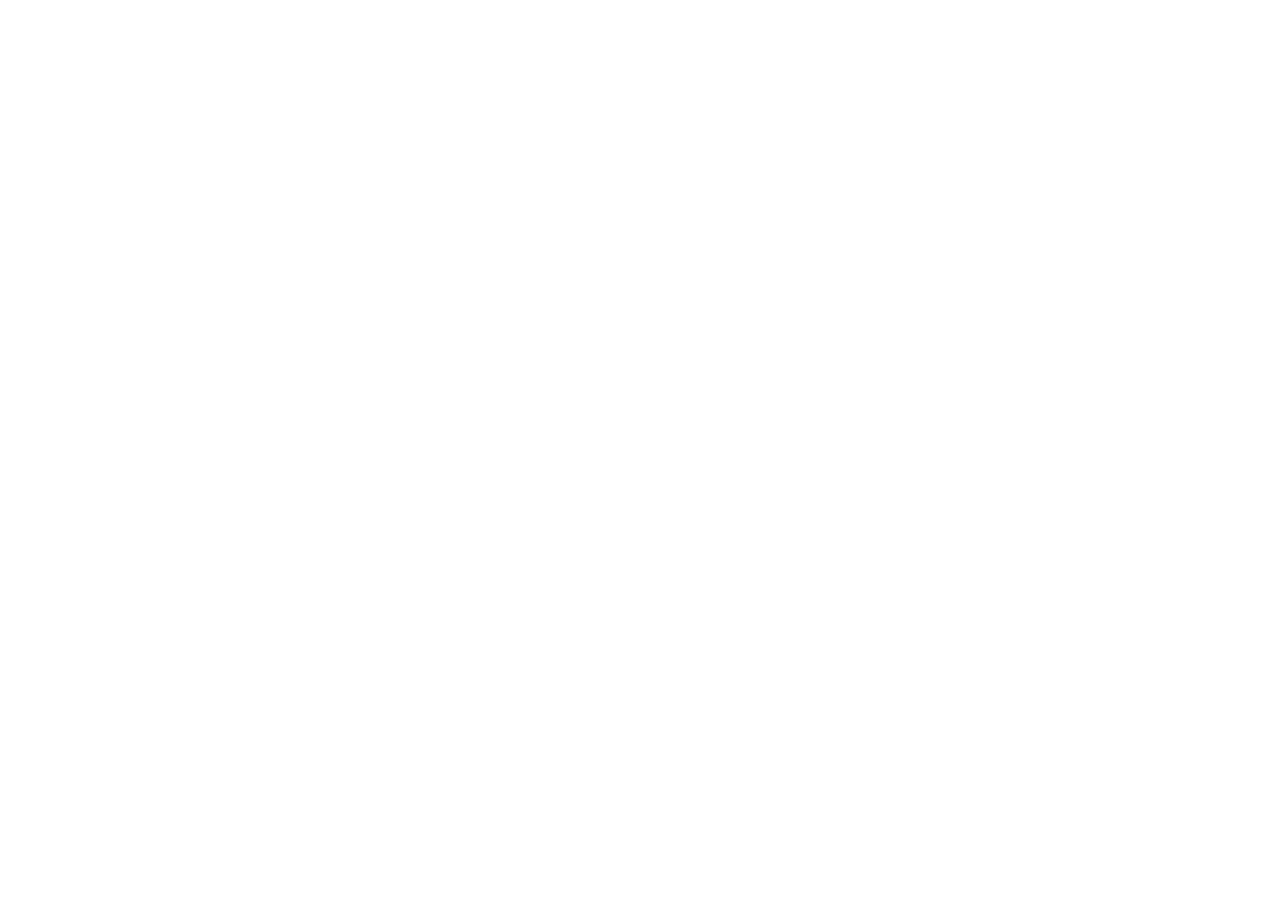
==== index.html @ 41491961 "add index, style, img" ====
<!DOCTYPE html>
<html lang="en">

<head>
    <meta charset="UTF-8">
    <meta http-equiv="X-UA-Compatible" content="IE=edge">
    <meta name="viewport" content="width=device-width, initial-scale=1.0">
    <title>Document</title>
</head>

<body>

</body>

</html>
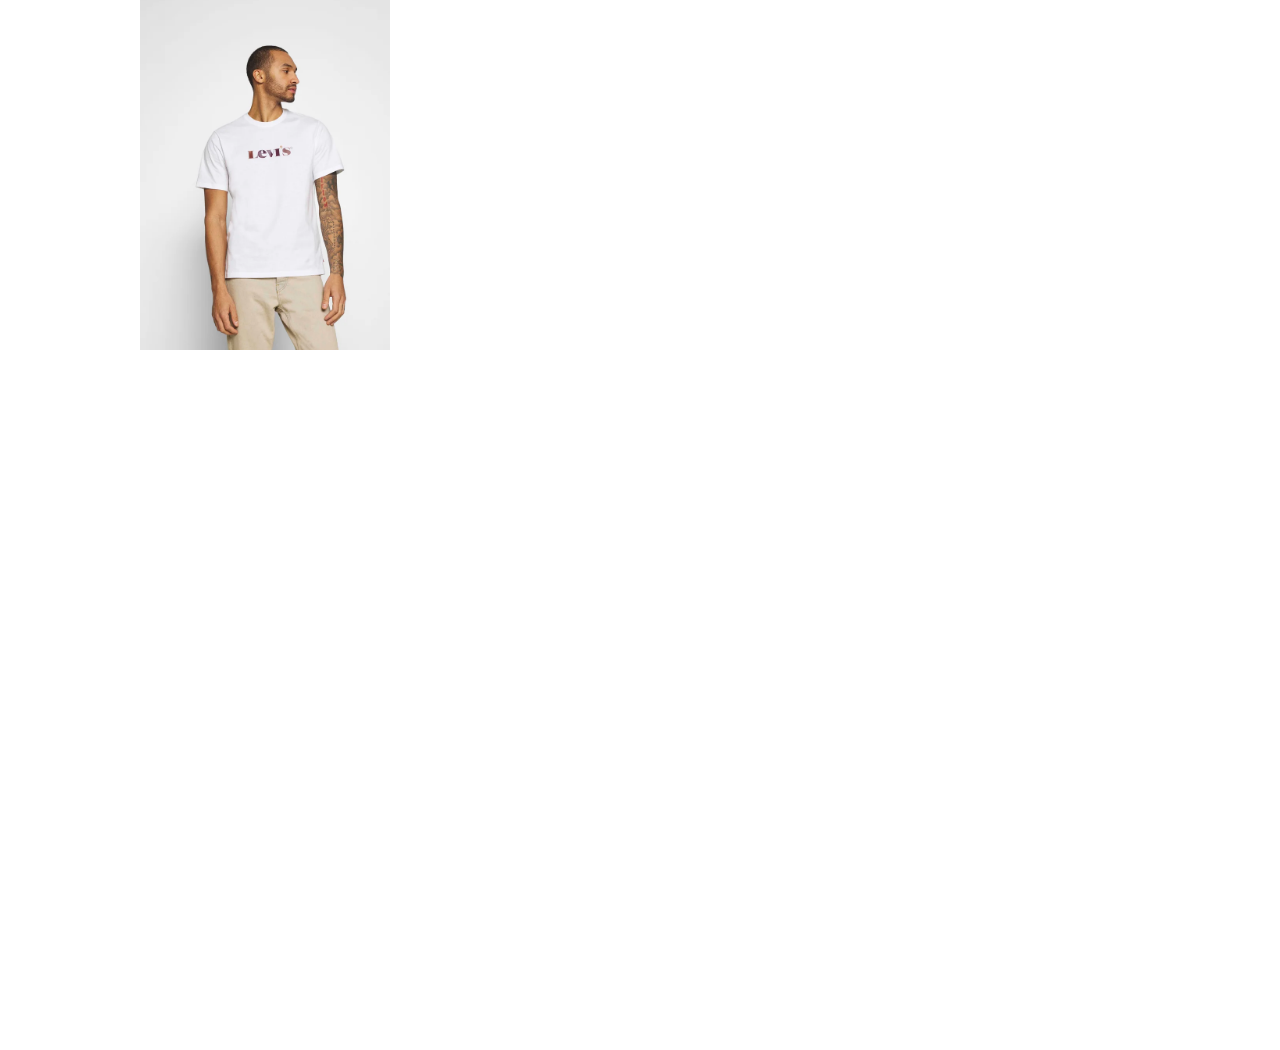
==== commit ff83cfac: "add 1 img" ====
--- a/index.html
+++ b/index.html
@@ -5,11 +5,22 @@
     <meta charset="UTF-8">
     <meta http-equiv="X-UA-Compatible" content="IE=edge">
     <meta name="viewport" content="width=device-width, initial-scale=1.0">
-    <title>Document</title>
+    <meta name="description" content="Web Site Boolando">
+    <meta name="keywords" content="HTML,CSS">
+    <meta name="author" content="Pietro Scandola">
+    <link rel="stylesheet" href="css/style.css">
+    <link rel="icon" href="img/logo.png">
+    <title>Boolando</title>
 </head>
 
 <body>
-
+    <div class="container">
+        <div class="row">
+            <div class="card first"></div>
+            <div class="card second"></div>
+            <div class="card third"></div>
+        </div>
+    </div>
 </body>
 
 </html>--- a/css/style.css
+++ b/css/style.css
@@ -0,0 +1,23 @@
+* {
+    margin: 0;
+    padding: 0;
+    box-sizing: border-box;
+}
+
+.container {
+    max-width: 1000px;
+    height: 1000px;
+    margin: 0 auto;
+}
+
+.card {
+    width: 250px;
+    height: 350px;
+    background-size: cover;
+    background-position: center;
+    background-repeat: no-repeat;
+}
+
+.card.first {
+    background-image: url('../img/1.webp');
+}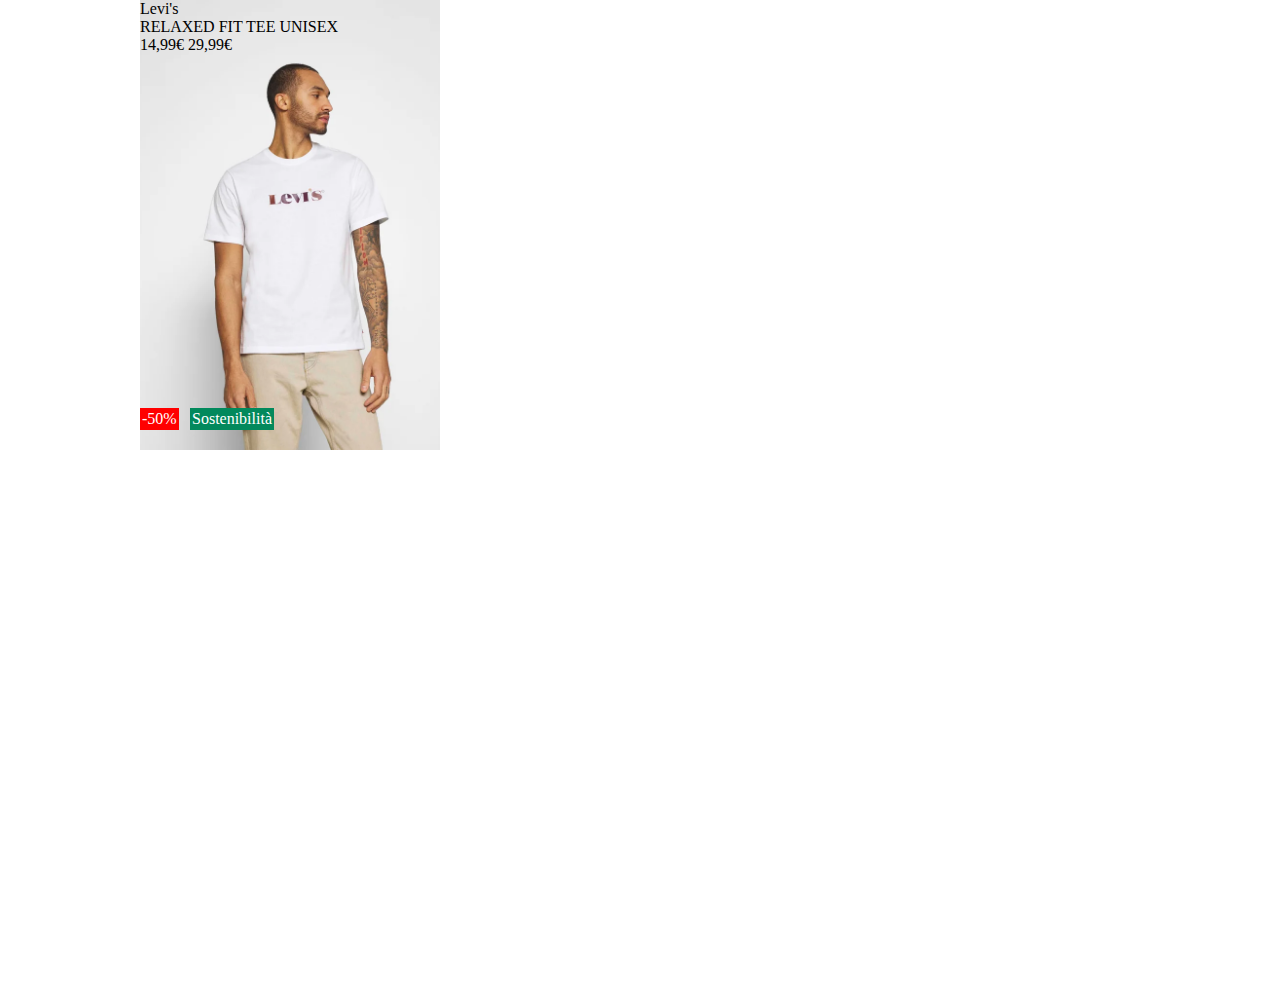
==== commit 1d0295b9: "add class discount" ====
--- a/index.html
+++ b/index.html
@@ -16,9 +16,17 @@
 <body>
     <div class="container">
         <div class="row">
-            <div class="card first"></div>
-            <div class="card second"></div>
-            <div class="card third"></div>
+            <div class="card first">
+                <span class="discount">-50%</span>
+                <span class="sost">Sostenibilità</span>
+                <div>
+                    <span class="brand">Levi's</span><br>
+                    <span class="description">RELAXED FIT TEE UNISEX</span><br>
+                    <span class="price">14,99&euro;</span><span> 29,99&euro;</span>
+                </div>
+            </div>
+
+
         </div>
     </div>
 </body>
--- a/css/style.css
+++ b/css/style.css
@@ -5,19 +5,46 @@
 }
 
 .container {
-    max-width: 1000px;
+    width: 1000px;
     height: 1000px;
     margin: 0 auto;
 }
 
 .card {
-    width: 250px;
-    height: 350px;
+    height: 450px;
+    width: 300px;
     background-size: cover;
     background-position: center;
     background-repeat: no-repeat;
+    display: inline-block;
 }
 
 .card.first {
     background-image: url('../img/1.webp');
+    position: relative;
+}
+
+.card.second {
+    background-image: url('../img/2.webp');
+}
+
+.card.third {
+    background-image: url('../img/3.webp');
+}
+
+.discount {
+    color: white;
+    background-color: red;
+    padding: 2px;
+    position: absolute;
+    bottom: 20px;
+}
+
+.sost {
+    color: white;
+    background-color: rgba(2, 137, 92, 1);
+    padding: 2px;
+    position: absolute;
+    bottom: 20px;
+    left: 50px
 }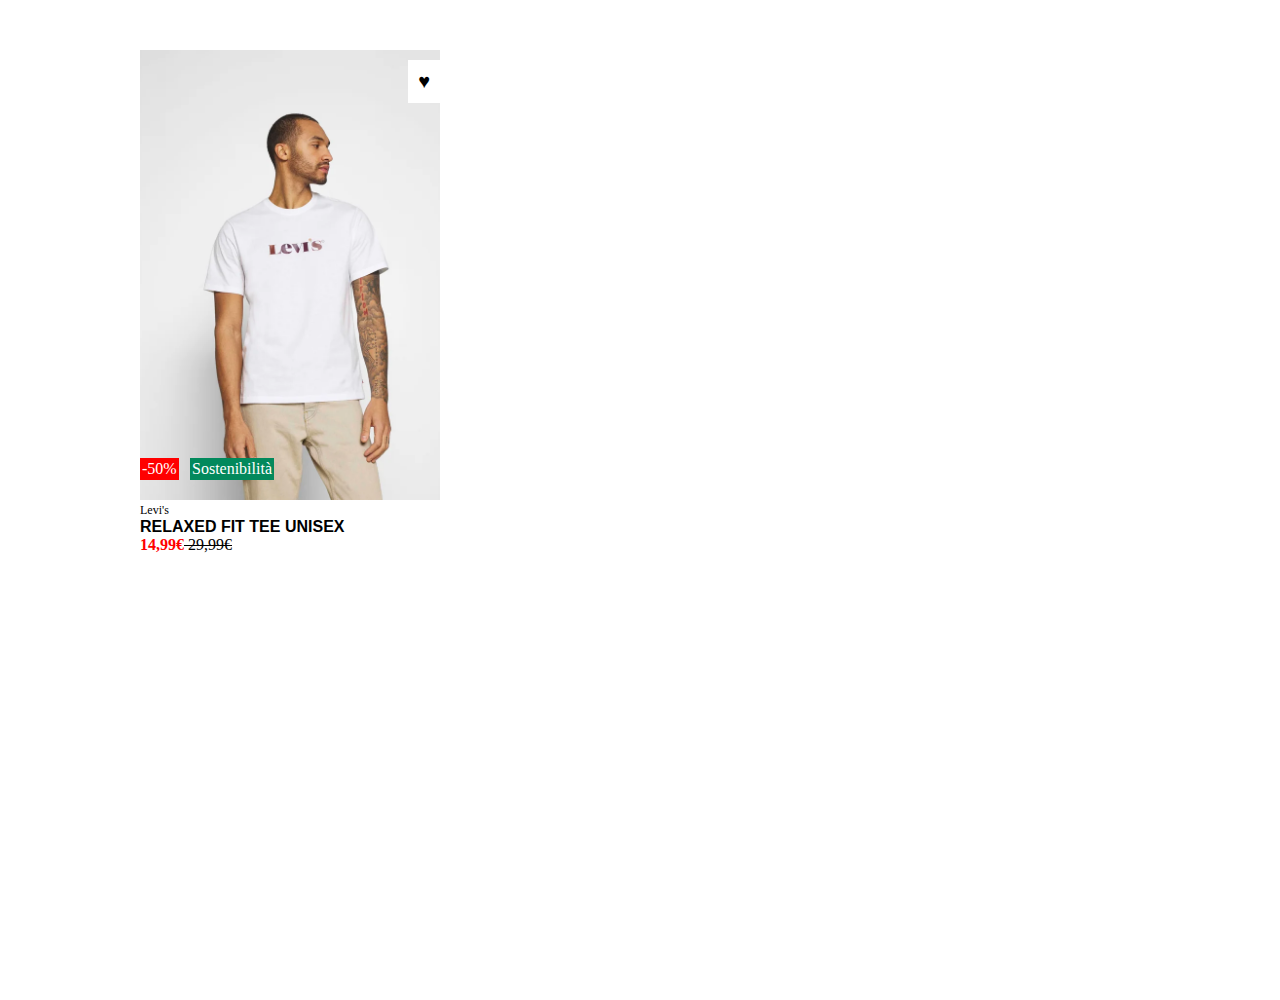
==== commit 220558a6: "fix card first" ====
--- a/index.html
+++ b/index.html
@@ -19,11 +19,12 @@
             <div class="card first">
                 <span class="discount">-50%</span>
                 <span class="sost">Sostenibilità</span>
-                <div>
+                <div class="under-line">
                     <span class="brand">Levi's</span><br>
                     <span class="description">RELAXED FIT TEE UNISEX</span><br>
-                    <span class="price">14,99&euro;</span><span> 29,99&euro;</span>
+                    <span class="price-red">14,99&euro;</span><span class="strike-price"> 29,99&euro;</span>
                 </div>
+                <span class="heart">&hearts;</span>
             </div>
 
 
--- a/css/style.css
+++ b/css/style.css
@@ -8,6 +8,7 @@
     width: 1000px;
     height: 1000px;
     margin: 0 auto;
+    padding-top: 50px;
 }
 
 .card {
@@ -47,4 +48,36 @@
     position: absolute;
     bottom: 20px;
     left: 50px
+}
+
+.under-line {
+    position: absolute;
+    top: 450px;
+}
+
+.brand {
+    font-size: 12px;
+}
+
+.description {
+    font-weight: bolder;
+    font-family: Arial, Helvetica, sans-serif
+}
+
+.price-red {
+    color: red;
+    font-weight: bolder;
+}
+
+.strike-price {
+    text-decoration: line-through;
+}
+
+.heart {
+    font-size: 20px;
+    background-color: white;
+    padding: 10px 10px;
+    position: absolute;
+    right: 0;
+    top: 10px;
 }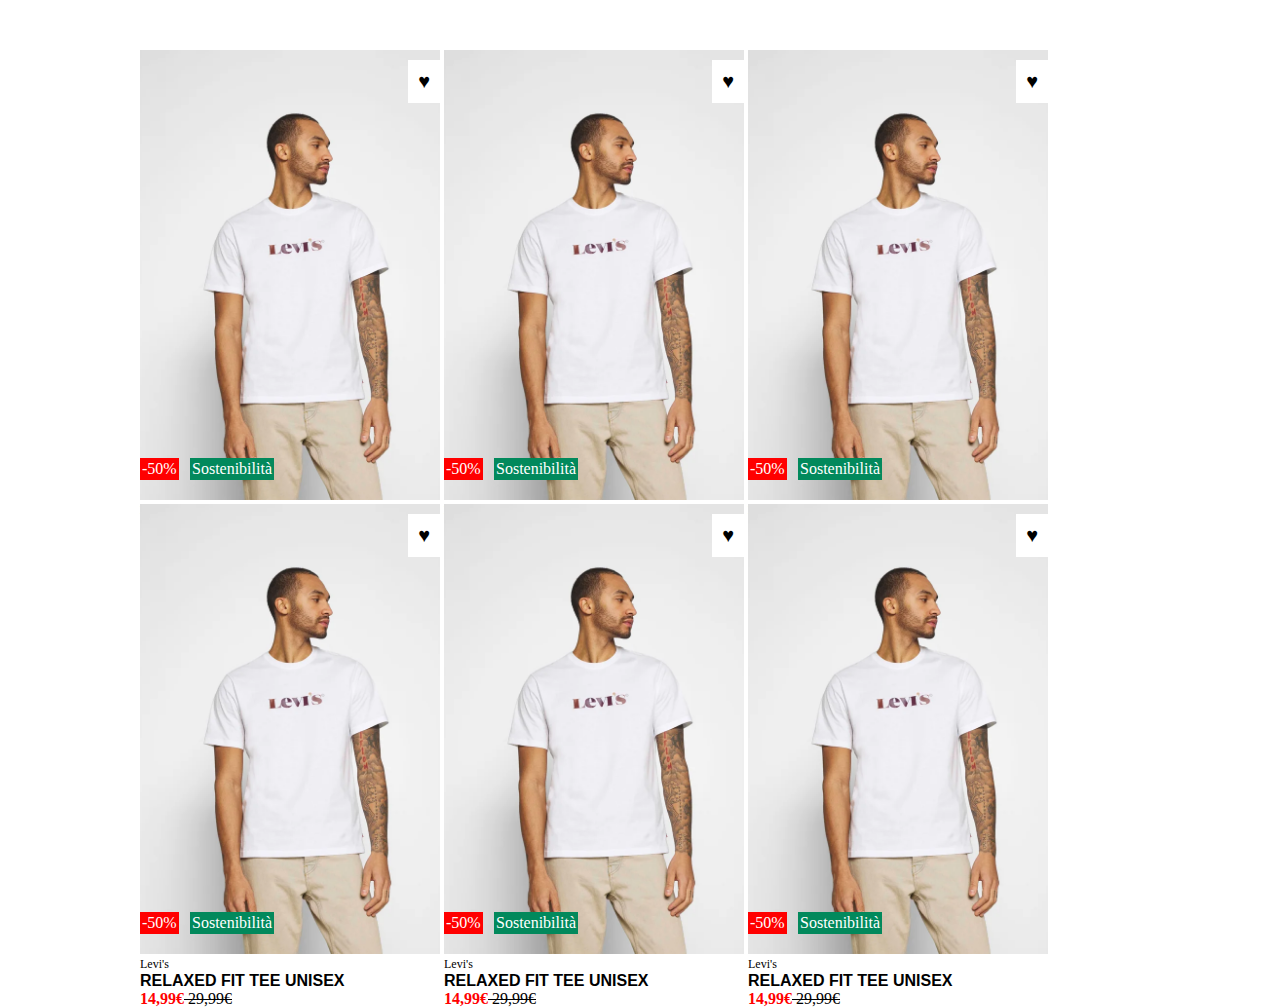
==== commit 5aa97c8a: "add 2 row" ====
--- a/index.html
+++ b/index.html
@@ -10,6 +10,7 @@
     <meta name="author" content="Pietro Scandola">
     <link rel="stylesheet" href="css/style.css">
     <link rel="icon" href="img/logo.png">
+    <link rel="preconnect" href="https://fonts.googleapis.com">
     <title>Boolando</title>
 </head>
 
@@ -26,10 +27,62 @@
                 </div>
                 <span class="heart">&hearts;</span>
             </div>
+            <div class="card first">
+                <span class="discount">-50%</span>
+                <span class="sost">Sostenibilità</span>
+                <div class="under-line">
+                    <span class="brand">Levi's</span><br>
+                    <span class="description">RELAXED FIT TEE UNISEX</span><br>
+                    <span class="price-red">14,99&euro;</span><span class="strike-price"> 29,99&euro;</span>
+                </div>
+                <span class="heart">&hearts;</span>
+            </div>
+            <div class="card first">
+                <span class="discount">-50%</span>
+                <span class="sost">Sostenibilità</span>
+                <div class="under-line">
+                    <span class="brand">Levi's</span><br>
+                    <span class="description">RELAXED FIT TEE UNISEX</span><br>
+                    <span class="price-red">14,99&euro;</span><span class="strike-price"> 29,99&euro;</span>
+                </div>
+                <span class="heart">&hearts;</span>
+            </div>
+        </div>
+        <div class="row">
+            <div class="card first">
+                <span class="discount">-50%</span>
+                <span class="sost">Sostenibilità</span>
+                <div class="under-line">
+                    <span class="brand">Levi's</span><br>
+                    <span class="description">RELAXED FIT TEE UNISEX</span><br>
+                    <span class="price-red">14,99&euro;</span><span class="strike-price"> 29,99&euro;</span>
+                </div>
+                <span class="heart">&hearts;</span>
+            </div>
+            <div class="card first">
+                <span class="discount">-50%</span>
+                <span class="sost">Sostenibilità</span>
+                <div class="under-line">
+                    <span class="brand">Levi's</span><br>
+                    <span class="description">RELAXED FIT TEE UNISEX</span><br>
+                    <span class="price-red">14,99&euro;</span><span class="strike-price"> 29,99&euro;</span>
+                </div>
+                <span class="heart">&hearts;</span>
+            </div>
+            <div class="card first">
+                <span class="discount">-50%</span>
+                <span class="sost">Sostenibilità</span>
+                <div class="under-line">
+                    <span class="brand">Levi's</span><br>
+                    <span class="description">RELAXED FIT TEE UNISEX</span><br>
+                    <span class="price-red">14,99&euro;</span><span class="strike-price"> 29,99&euro;</span>
+                </div>
+                <span class="heart">&hearts;</span>
+            </div>
+        </div>
 
+    </div>
 
-        </div>
-    </div>
 </body>
 
 </html>--- a/css/style.css
+++ b/css/style.css
@@ -66,7 +66,7 @@
 
 .price-red {
     color: red;
-    font-weight: bolder;
+    font-weight: 900;
 }
 
 .strike-price {
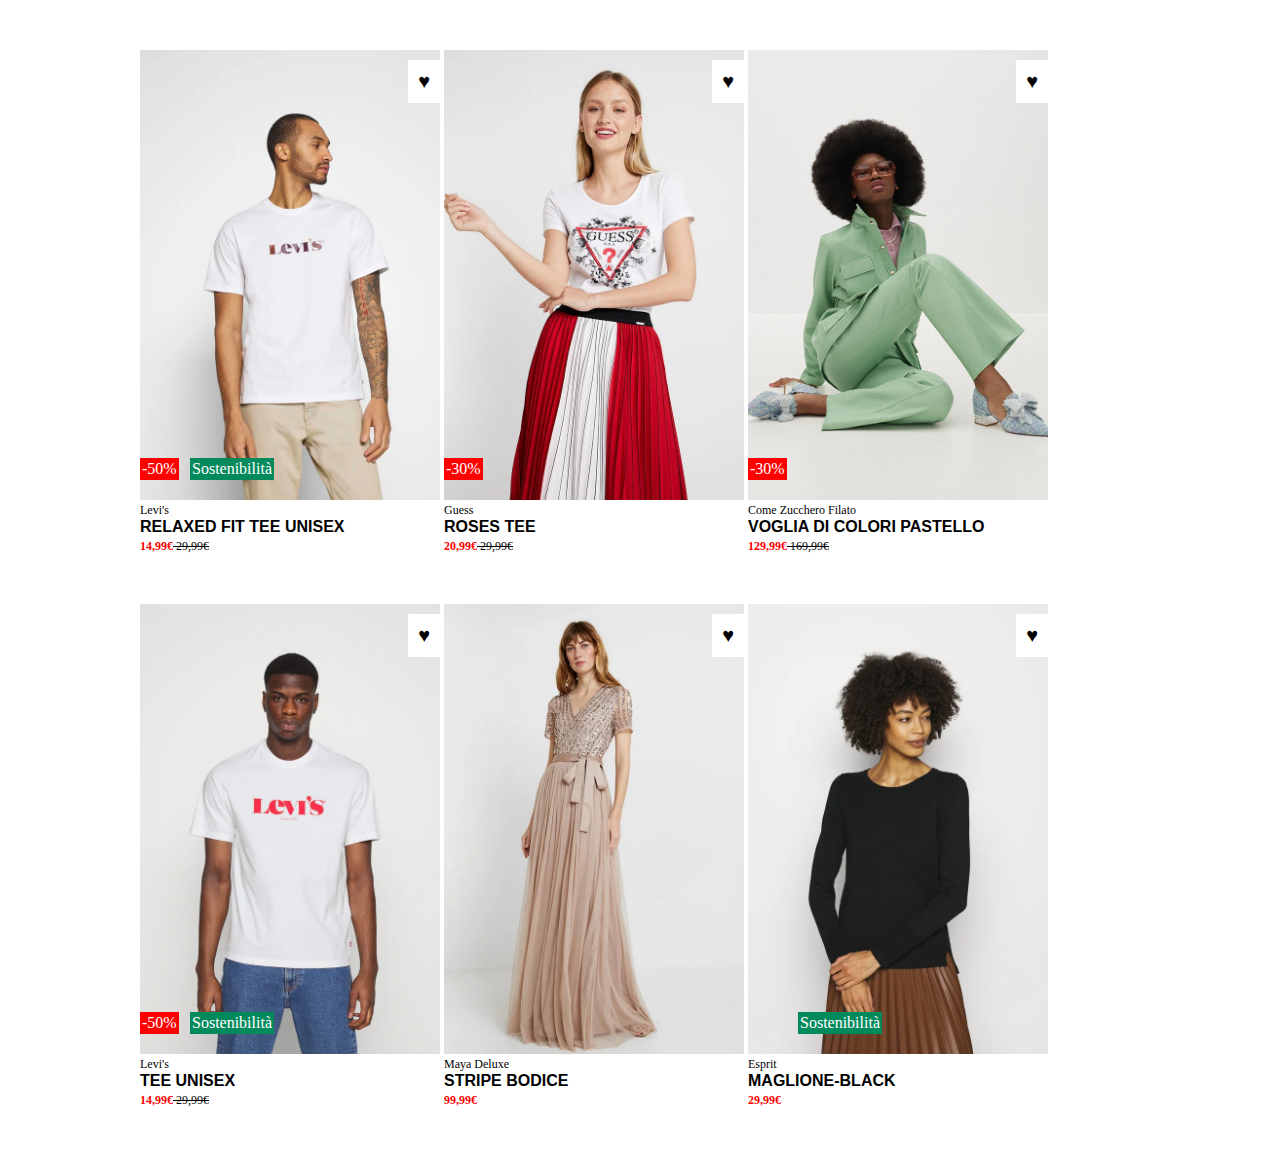
==== commit 3bb964da: "fix img" ====
--- a/index.html
+++ b/index.html
@@ -17,6 +17,8 @@
 <body>
     <div class="container">
         <div class="row">
+
+            <!-- Inizio Prima Immagine -->
             <div class="card first">
                 <span class="discount">-50%</span>
                 <span class="sost">Sostenibilità</span>
@@ -27,55 +29,61 @@
                 </div>
                 <span class="heart">&hearts;</span>
             </div>
-            <div class="card first">
+
+            <!-- Inizio Seconda Immagine -->
+            <div class="card second">
+                <span class="discount">-30%</span>
+                <div class="under-line">
+                    <span class="brand">Guess</span><br>
+                    <span class="description">ROSES TEE</span><br>
+                    <span class="price-red">20,99&euro;</span><span class="strike-price"> 29,99&euro;</span>
+                </div>
+                <span class="heart">&hearts;</span>
+            </div>
+
+            <!-- Inizio Terza Immagine -->
+            <div class="card third">
+                <span class="discount">-30%</span>
+                <div class="under-line">
+                    <span class="brand">Come Zucchero Filato</span><br>
+                    <span class="description">VOGLIA DI COLORI PASTELLO</span><br>
+                    <span class="price-red">129,99&euro;</span><span class="strike-price"> 169,99&euro;</span>
+                </div>
+                <span class="heart">&hearts;</span>
+            </div>
+        </div>
+
+        <div class="row">
+
+            <!-- Inizio Quarta Immagine -->
+            <div class="card fourth">
                 <span class="discount">-50%</span>
                 <span class="sost">Sostenibilità</span>
                 <div class="under-line">
                     <span class="brand">Levi's</span><br>
-                    <span class="description">RELAXED FIT TEE UNISEX</span><br>
+                    <span class="description">TEE UNISEX</span><br>
                     <span class="price-red">14,99&euro;</span><span class="strike-price"> 29,99&euro;</span>
                 </div>
                 <span class="heart">&hearts;</span>
             </div>
-            <div class="card first">
-                <span class="discount">-50%</span>
-                <span class="sost">Sostenibilità</span>
+
+            <!-- Inizio Quinta Immagine -->
+            <div class="card fifth">
                 <div class="under-line">
-                    <span class="brand">Levi's</span><br>
-                    <span class="description">RELAXED FIT TEE UNISEX</span><br>
-                    <span class="price-red">14,99&euro;</span><span class="strike-price"> 29,99&euro;</span>
+                    <span class="brand">Maya Deluxe</span><br>
+                    <span class="description">STRIPE BODICE</span><br>
+                    <span class="price-red">99,99&euro;</span>
                 </div>
                 <span class="heart">&hearts;</span>
             </div>
-        </div>
-        <div class="row">
-            <div class="card first">
-                <span class="discount">-50%</span>
+
+            <!-- Inizio Sesta Immagine -->
+            <div class="card sixth">
                 <span class="sost">Sostenibilità</span>
                 <div class="under-line">
-                    <span class="brand">Levi's</span><br>
-                    <span class="description">RELAXED FIT TEE UNISEX</span><br>
-                    <span class="price-red">14,99&euro;</span><span class="strike-price"> 29,99&euro;</span>
-                </div>
-                <span class="heart">&hearts;</span>
-            </div>
-            <div class="card first">
-                <span class="discount">-50%</span>
-                <span class="sost">Sostenibilità</span>
-                <div class="under-line">
-                    <span class="brand">Levi's</span><br>
-                    <span class="description">RELAXED FIT TEE UNISEX</span><br>
-                    <span class="price-red">14,99&euro;</span><span class="strike-price"> 29,99&euro;</span>
-                </div>
-                <span class="heart">&hearts;</span>
-            </div>
-            <div class="card first">
-                <span class="discount">-50%</span>
-                <span class="sost">Sostenibilità</span>
-                <div class="under-line">
-                    <span class="brand">Levi's</span><br>
-                    <span class="description">RELAXED FIT TEE UNISEX</span><br>
-                    <span class="price-red">14,99&euro;</span><span class="strike-price"> 29,99&euro;</span>
+                    <span class="brand">Esprit</span><br>
+                    <span class="description">MAGLIONE-BLACK</span><br>
+                    <span class="price-red">29,99&euro;</span>
                 </div>
                 <span class="heart">&hearts;</span>
             </div>
--- a/css/style.css
+++ b/css/style.css
@@ -11,6 +11,10 @@
     padding-top: 50px;
 }
 
+.row {
+    position: relative;
+}
+
 .card {
     height: 450px;
     width: 300px;
@@ -18,6 +22,7 @@
     background-position: center;
     background-repeat: no-repeat;
     display: inline-block;
+    margin-bottom: 100px;
 }
 
 .card.first {
@@ -27,10 +32,27 @@
 
 .card.second {
     background-image: url('../img/2.webp');
+    position: relative;
 }
 
 .card.third {
     background-image: url('../img/3.webp');
+    position: relative;
+}
+
+.card.fourth {
+    background-image: url('../img/4.webp');
+    position: relative;
+}
+
+.card.fifth {
+    background-image: url('../img/5.webp');
+    position: relative;
+}
+
+.card.sixth {
+    background-image: url('../img/6.webp');
+    position: relative;
 }
 
 .discount {
@@ -67,10 +89,12 @@
 .price-red {
     color: red;
     font-weight: 900;
+    font-size: 12px;
 }
 
 .strike-price {
     text-decoration: line-through;
+    font-size: 12px;
 }
 
 .heart {
